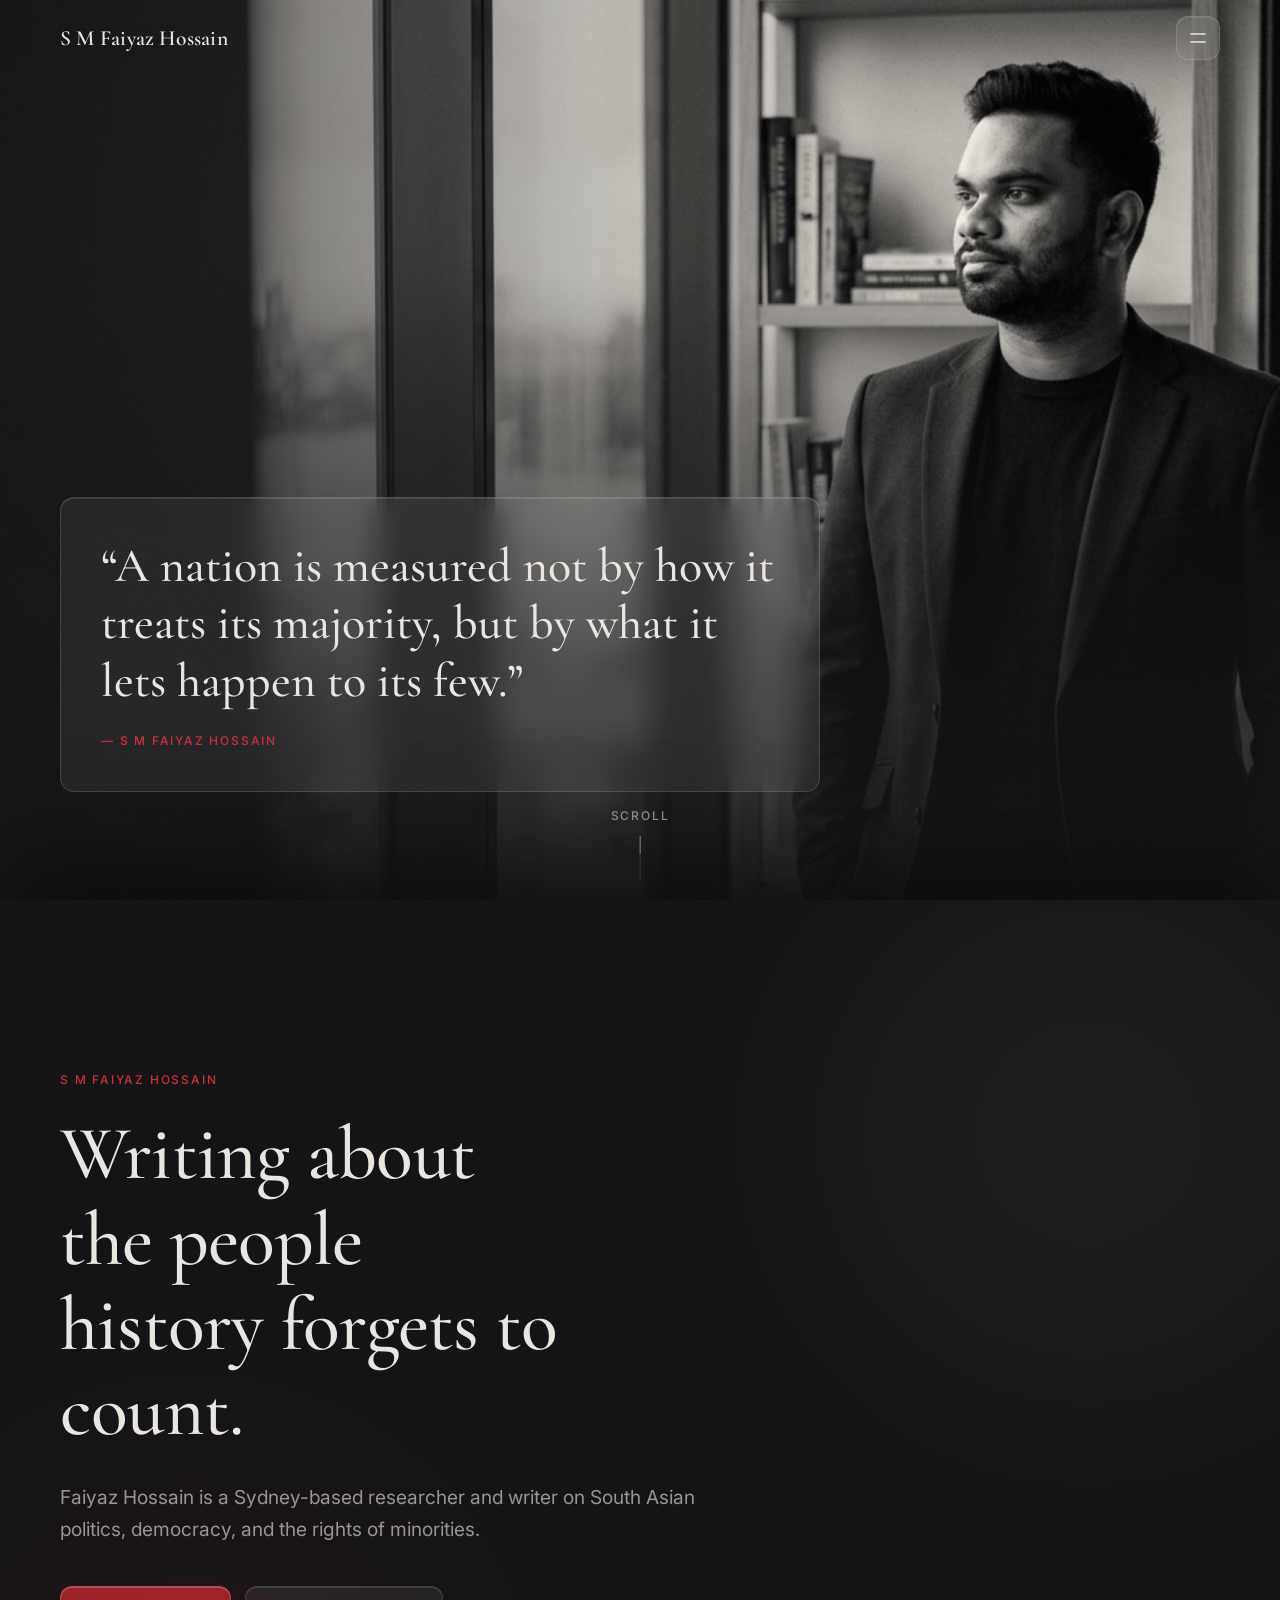
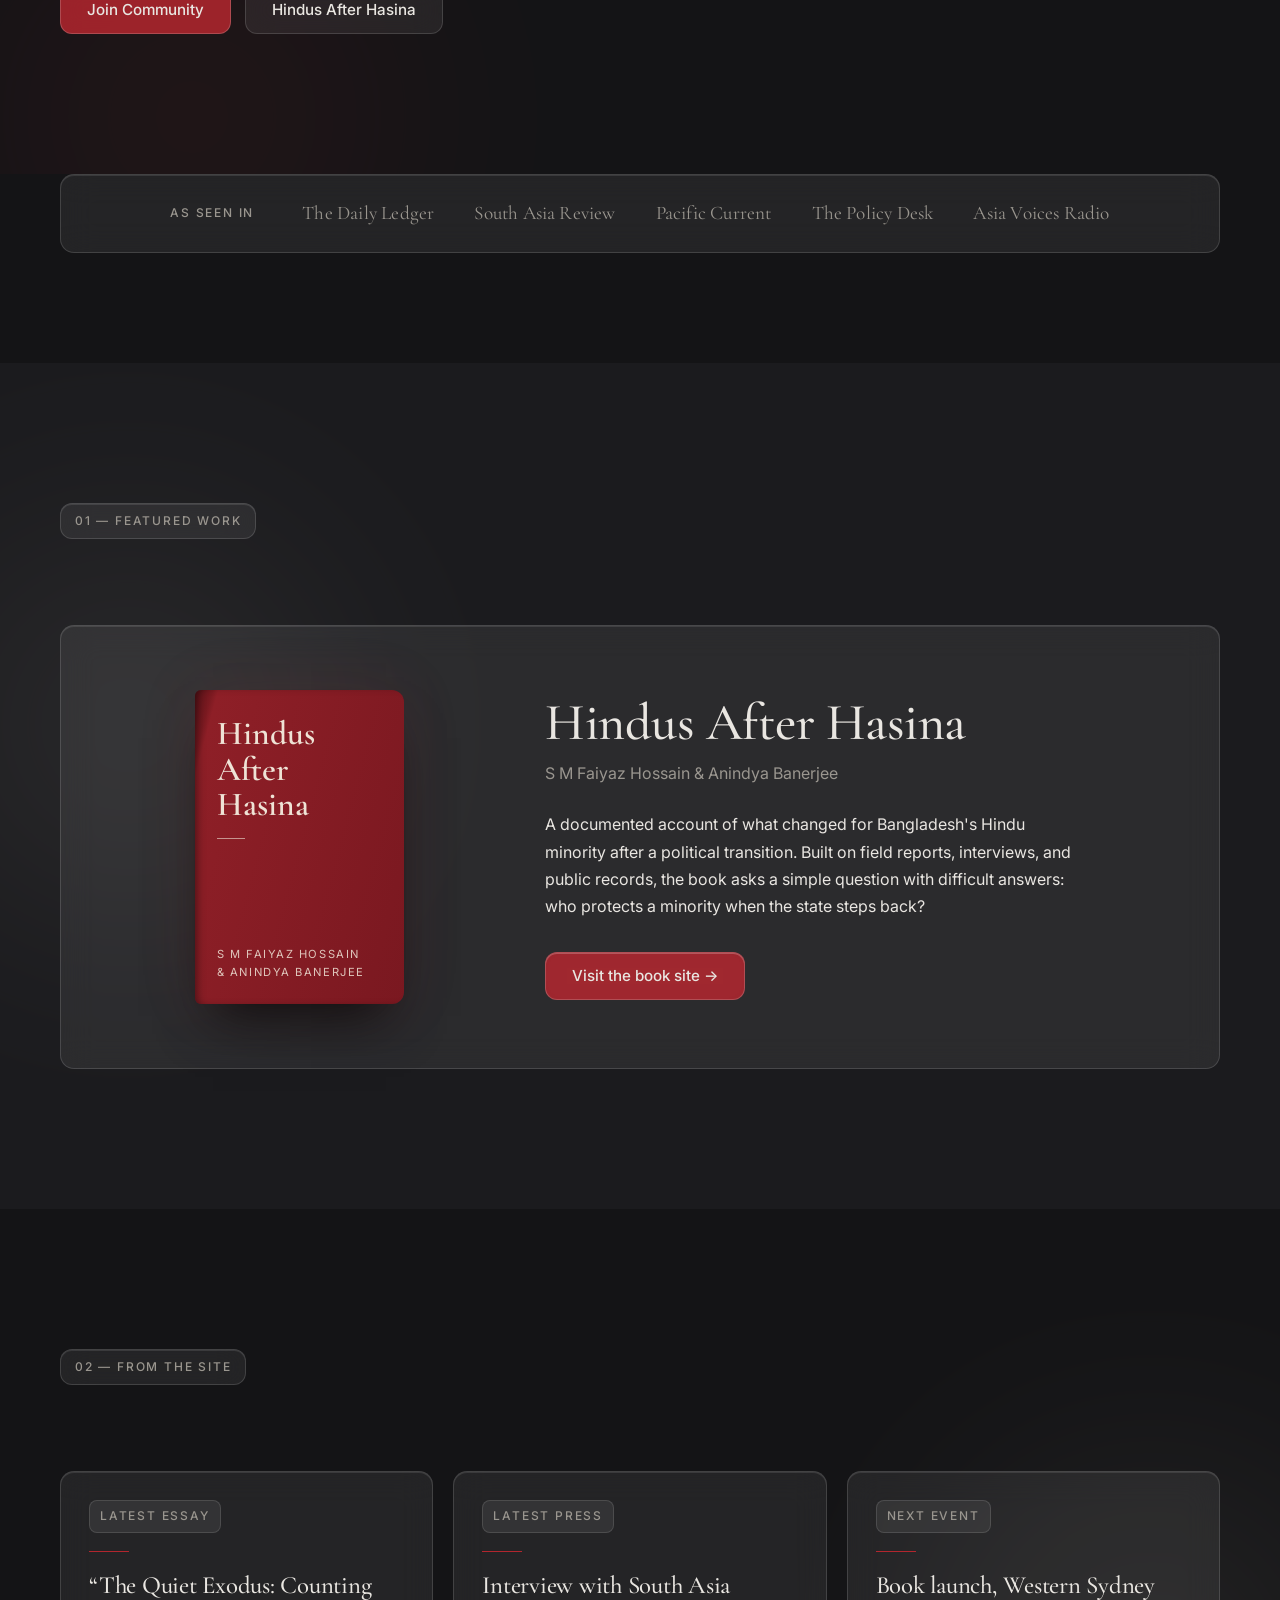
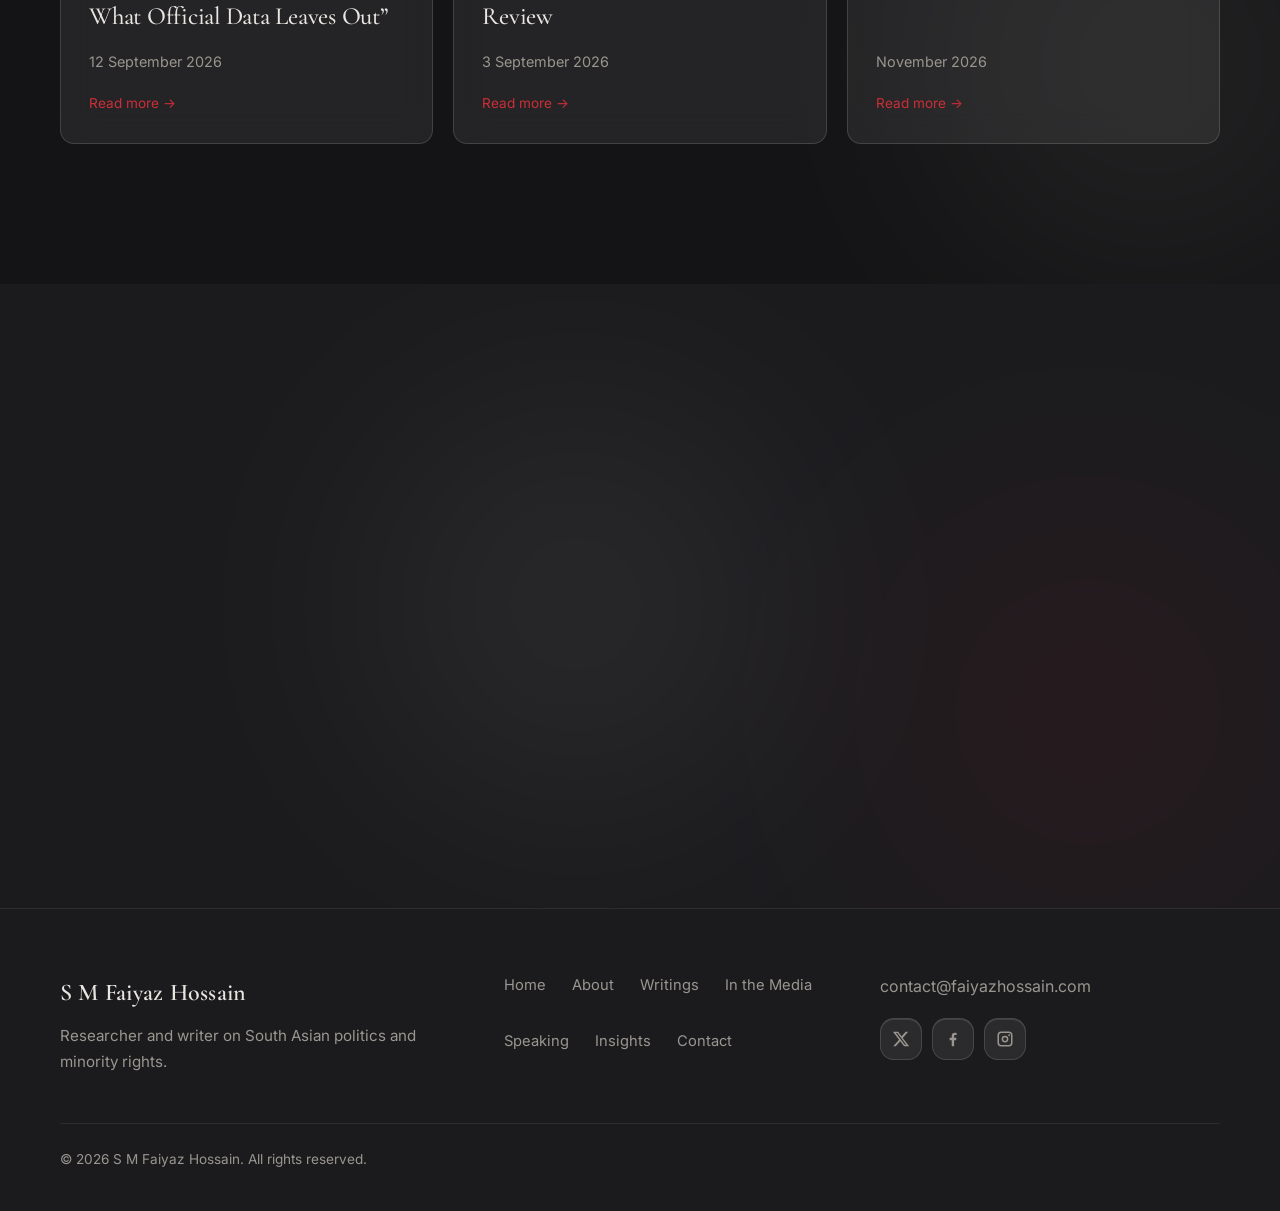
==== index.html @ 64162f51 "Add design system and Home page with full-screen intro (build step 1) Co-Authored-By: Claude Sonnet " ====
<!DOCTYPE html>
<html lang="en">
<head>
  <meta charset="utf-8">
  <meta name="viewport" content="width=device-width, initial-scale=1">
  <meta name="robots" content="noindex, nofollow">
  <title>S M Faiyaz Hossain — Researcher and writer on South Asian politics</title>
  <meta name="description" content="Researcher and writer on South Asian politics and minority rights.">
  <link rel="preconnect" href="https://fonts.googleapis.com">
  <link rel="preconnect" href="https://fonts.gstatic.com" crossorigin>
  <link href="https://fonts.googleapis.com/css2?family=Cormorant+Garamond:wght@500;600&family=Inter:wght@400;500&display=swap" rel="stylesheet">
  <link rel="stylesheet" href="css/style.css">
</head>
<body>
  <a class="skip-link" href="#main">Skip to content</a>

  <header class="site-header is-intro">
    <div class="site-header__inner">
      <a class="logo" href="index.html">S M Faiyaz Hossain</a>
      <nav class="nav" aria-label="Main">
        <a href="index.html" aria-current="page">Home</a>
        <a href="about.html">About</a>
        <a href="writings.html">Writings</a>
        <a href="media.html">In the Media</a>
        <a href="speaking.html">Speaking</a>
        <a href="insights.html">Insights</a>
        <a href="contact.html">Contact</a>
      </nav>
      <a class="btn btn--primary btn--sm site-header__cta" href="contact.html#community">Join Community</a>
      <button class="menu-btn glass" type="button" aria-expanded="false" aria-controls="menu-panel" aria-label="Open menu">
        <svg class="icon-open" viewBox="0 0 20 20" fill="none" stroke="currentColor" stroke-width="1.5" stroke-linecap="round" aria-hidden="true"><path d="M3 6h14M3 14h14"/></svg>
        <svg class="icon-close" viewBox="0 0 20 20" fill="none" stroke="currentColor" stroke-width="1.5" stroke-linecap="round" aria-hidden="true"><path d="M5 5l10 10M15 5L5 15"/></svg>
      </button>
    </div>
    <nav id="menu-panel" class="menu-panel glass" aria-label="Menu">
      <a href="index.html" aria-current="page">Home</a>
      <a href="about.html">About</a>
      <a href="writings.html">Writings</a>
      <a href="media.html">In the Media</a>
      <a href="speaking.html">Speaking</a>
      <a href="insights.html">Insights</a>
      <a href="contact.html">Contact</a>
      <a class="btn btn--primary" href="contact.html#community">Join Community</a>
    </nav>
  </header>

  <!-- 4.1 Intro screen -->
  <section class="intro" aria-label="Introduction">
    <div class="intro__media">
      <picture>
        <source media="(max-width: 700px)" srcset="assets/img/portrait-hero-mobile.jpg">
        <img class="photo" src="assets/img/portrait-hero.jpg" alt="Portrait of S M Faiyaz Hossain" fetchpriority="high">
      </picture>
    </div>
    <div class="intro__shade"></div>
    <div class="intro__content">
      <div class="container">
        <figure class="intro__quote glass">
          <!-- PLACEHOLDER -->
          <blockquote>“A nation is measured not by how it treats its majority, but by what it lets happen to its few.”</blockquote>
          <figcaption><cite class="eyebrow eyebrow--red">— S M Faiyaz Hossain</cite></figcaption>
        </figure>
      </div>
    </div>
    <div class="intro__scroll" aria-hidden="true">
      <span class="eyebrow">Scroll</span>
      <span class="line"></span>
    </div>
  </section>

  <div class="page-body">
    <main id="main">

      <!-- 1. Hero statement -->
      <section class="section hero glow-wrap">
        <span class="glow glow--warm glow--a"></span>
        <span class="glow glow--red glow--b"></span>
        <div class="container reveal">
          <!-- PLACEHOLDER -->
          <p class="eyebrow eyebrow--red" style="margin-bottom:22px">S M Faiyaz Hossain</p>
          <h1>Writing about the people history forgets to count.</h1>
          <p class="lead">Faiyaz Hossain is a Sydney-based researcher and writer on South Asian politics, democracy, and the rights of minorities.</p>
          <div class="hero__actions">
            <a class="btn btn--primary" href="contact.html#community">Join Community</a>
            <a class="btn btn--secondary" href="writings.html">Hindus After Hasina</a>
          </div>
        </div>
      </section>

      <!-- 2. Credibility strip -->
      <section class="strip" aria-label="As seen in">
        <div class="container reveal">
          <!-- PLACEHOLDER -->
          <div class="strip__bar glass">
            <span class="eyebrow strip__label">As seen in</span>
            <ul style="display:contents">
              <li>The Daily Ledger</li>
              <li>South Asia Review</li>
              <li>Pacific Current</li>
              <li>The Policy Desk</li>
              <li>Asia Voices Radio</li>
            </ul>
          </div>
        </div>
      </section>

      <!-- 3. Featured work -->
      <section class="section section--raised glow-wrap">
        <span class="glow glow--warm" style="top:5%;left:-15%"></span>
        <div class="container">
          <div class="section-head reveal">
            <span class="tag glass eyebrow">01 — Featured Work</span>
          </div>
          <div class="featured glass reveal">
            <!-- PLACEHOLDER: replace the CSS cover with the real book cover image -->
            <div class="book" role="img" aria-label="Book cover: Hindus After Hasina, by S M Faiyaz Hossain and Anindya Banerjee">
              <div>
                <div class="book__title">Hindus After Hasina</div>
                <hr class="book__rule">
              </div>
              <div class="book__authors">S M Faiyaz Hossain<br>&amp; Anindya Banerjee</div>
            </div>
            <div class="featured__text">
              <!-- PLACEHOLDER -->
              <h2>Hindus After Hasina</h2>
              <p class="featured__authors">S M Faiyaz Hossain &amp; Anindya Banerjee</p>
              <p class="body">A documented account of what changed for Bangladesh's Hindu minority after a political transition. Built on field reports, interviews, and public records, the book asks a simple question with difficult answers: who protects a minority when the state steps back?</p>
              <a class="btn btn--primary" href="writings.html">Visit the book site →</a>
            </div>
          </div>
        </div>
      </section>

      <!-- 4. Highlights -->
      <section class="section glow-wrap">
        <span class="glow glow--warm" style="top:20%;right:-15%"></span>
        <div class="container">
          <div class="section-head reveal">
            <span class="tag glass eyebrow">02 — From the Site</span>
          </div>
          <div class="cards">
            <!-- PLACEHOLDER -->
            <a class="card glass reveal" href="writings.html">
              <div class="card__meta"><span class="card__label eyebrow">Latest Essay</span></div>
              <hr class="rule">
              <h3>“The Quiet Exodus: Counting What Official Data Leaves Out”</h3>
              <p class="card__date">12 September 2026</p>
              <span class="card__more">Read more →</span>
            </a>
            <!-- PLACEHOLDER -->
            <a class="card glass reveal" href="media.html">
              <div class="card__meta"><span class="card__label eyebrow">Latest Press</span></div>
              <hr class="rule">
              <h3>Interview with South Asia Review</h3>
              <p class="card__date">3 September 2026</p>
              <span class="card__more">Read more →</span>
            </a>
            <!-- PLACEHOLDER -->
            <a class="card glass reveal" href="speaking.html">
              <div class="card__meta"><span class="card__label eyebrow">Next Event</span></div>
              <hr class="rule">
              <h3>Book launch, Western Sydney</h3>
              <p class="card__date">November 2026</p>
              <span class="card__more">Read more →</span>
            </a>
          </div>
        </div>
      </section>

      <!-- 5. Join the Community -->
      <section class="section section--raised glow-wrap" id="community">
        <span class="glow glow--warm" style="top:0;left:20%"></span>
        <span class="glow glow--red" style="bottom:-20%;right:-10%"></span>
        <div class="container">
          <div class="community glass glass--strong reveal">
            <!-- PLACEHOLDER -->
            <div>
              <h2>Join the Community</h2>
              <ul class="benefits">
                <li>Updates on new research and writing</li>
                <li>Direct access to Faiyaz</li>
                <li>Thoughtful discussion with other readers</li>
              </ul>
            </div>
            <div class="community__cta">
              <a class="btn btn--primary" href="contact.html#community">Join Community</a>
            </div>
          </div>
        </div>
      </section>

    </main>

    <!-- 6. Footer -->
    <footer class="site-footer">
      <div class="container">
        <div class="site-footer__top">
          <div>
            <a class="logo" href="index.html">S M Faiyaz Hossain</a>
            <p class="site-footer__tag">Researcher and writer on South Asian politics and minority rights.</p>
          </div>
          <nav class="footer-nav" aria-label="Footer">
            <a href="index.html">Home</a>
            <a href="about.html">About</a>
            <a href="writings.html">Writings</a>
            <a href="media.html">In the Media</a>
            <a href="speaking.html">Speaking</a>
            <a href="insights.html">Insights</a>
            <a href="contact.html">Contact</a>
          </nav>
          <div class="footer-contact">
            <a class="mail" href="mailto:contact@faiyazhossain.com">contact@faiyazhossain.com</a>
            <div class="social">
              <a class="glass" href="#" aria-label="X"><svg viewBox="0 0 24 24" aria-hidden="true"><path d="M18.244 2.25h3.308l-7.227 8.26 8.502 11.24H16.17l-5.214-6.817L4.99 21.75H1.68l7.73-8.835L1.254 2.25H8.08l4.713 6.231zm-1.161 17.52h1.833L7.084 4.126H5.117z"/></svg></a>
              <a class="glass" href="#" aria-label="Facebook"><svg viewBox="0 0 24 24" aria-hidden="true"><path d="M13.5 21.5v-8h2.7l.4-3.2h-3.1V8.3c0-.9.3-1.5 1.6-1.5h1.7V3.9c-.3 0-1.3-.1-2.4-.1-2.4 0-4.1 1.5-4.1 4.2v2.3H7.5v3.2h2.8v8h3.2z"/></svg></a>
              <a class="glass" href="#" aria-label="Instagram"><svg viewBox="0 0 24 24" aria-hidden="true"><path fill-rule="evenodd" d="M7 2h10a5 5 0 0 1 5 5v10a5 5 0 0 1-5 5H7a5 5 0 0 1-5-5V7a5 5 0 0 1 5-5zm0 2a3 3 0 0 0-3 3v10a3 3 0 0 0 3 3h10a3 3 0 0 0 3-3V7a3 3 0 0 0-3-3H7zm5 3.5a4.5 4.5 0 1 1 0 9 4.5 4.5 0 0 1 0-9zm0 2a2.5 2.5 0 1 0 0 5 2.5 2.5 0 0 0 0-5zm5.500-3.700a1.200 1.200 0 1 1 0 2.400 1.200 1.200 0 0 1 0-2.400z"/></svg></a>
            </div>
          </div>
        </div>
        <p class="site-footer__bottom">© 2026 S M Faiyaz Hossain. All rights reserved.</p>
      </div>
    </footer>
  </div>

  <script src="js/main.js"></script>
</body>
</html>
---- css/style.css ----
/* ==========================================================================
   S M Faiyaz Hossain — shared stylesheet
   1. Tokens  2. Base  3. Glass  4. Buttons  5. Type  6. Layout
   7. Header / nav  8. Intro  9. Home sections  10. Footer  11. Motion
   ========================================================================== */

/* 1. Tokens ---------------------------------------------------------------- */
:root {
  --bg: #141416;
  --bg-raised: #1b1b1e;
  --text: #e9e6e1;
  --text-muted: #9a968f;
  --red: #b3262e;
  --red-hover: #cc2f38;
  --line: rgba(255, 255, 255, 0.08);

  --font-serif: "Cormorant Garamond", Georgia, "Times New Roman", serif;
  --font-sans: "Inter", system-ui, -apple-system, "Segoe UI", sans-serif;

  --radius: 14px;
  --radius-sm: 12px;
  --gutter: clamp(20px, 5vw, 48px);
  --max: 1160px;
  --ease: cubic-bezier(0.22, 0.61, 0.36, 1);
}

/* 2. Base ------------------------------------------------------------------ */
*,
*::before,
*::after { box-sizing: border-box; }

html { scroll-behavior: smooth; -webkit-text-size-adjust: 100%; }

body {
  margin: 0;
  background: var(--bg);
  color: var(--text);
  font-family: var(--font-sans);
  font-size: 1rem;
  line-height: 1.7;
  -webkit-font-smoothing: antialiased;
  overflow-x: hidden;
}

/* Film grain overlay (inline SVG noise, ~3% opacity) */
body::before {
  content: "";
  position: fixed;
  inset: 0;
  z-index: 100;
  pointer-events: none;
  opacity: 0.03;
  background-image: url("data:image/svg+xml;utf8,<svg xmlns='http://www.w3.org/2000/svg' width='200' height='200'><filter id='n'><feTurbulence type='fractalNoise' baseFrequency='0.85' numOctaves='2' stitchTiles='stitch'/><feColorMatrix values='0 0 0 0 1  0 0 0 0 1  0 0 0 0 1  0 0 0 1 0'/></filter><rect width='100%' height='100%' filter='url(%23n)'/></svg>");
}

img { max-width: 100%; display: block; }
a { color: inherit; text-decoration: none; }
ul { list-style: none; margin: 0; padding: 0; }
h1, h2, h3, p, blockquote, figure { margin: 0; }

:focus-visible { outline: 2px solid var(--red-hover); outline-offset: 3px; border-radius: 4px; }

.skip-link {
  position: absolute; left: 12px; top: -60px; z-index: 200;
  padding: 10px 16px; background: var(--text); color: var(--bg);
  border-radius: var(--radius-sm); transition: top 0.2s;
}
.skip-link:focus { top: 12px; }

.sr-only {
  position: absolute; width: 1px; height: 1px; margin: -1px; padding: 0;
  overflow: hidden; clip: rect(0 0 0 0); white-space: nowrap; border: 0;
}

/* 3. Glass ----------------------------------------------------------------- */
.glass {
  background: rgba(255, 255, 255, 0.07);
  backdrop-filter: blur(16px) saturate(110%);
  -webkit-backdrop-filter: blur(16px) saturate(110%);
  border: 1px solid rgba(255, 255, 255, 0.14);
  box-shadow: inset 0 1px 0 rgba(255, 255, 255, 0.1);
  border-radius: var(--radius);
}
.glass--strong {
  background: rgba(255, 255, 255, 0.11);
  border: 1px solid rgba(255, 255, 255, 0.2);
}

/* Soft glow shapes that give the glass something to blur */
.glow-wrap { position: relative; isolation: isolate; overflow: clip; }
.glow {
  position: absolute; z-index: -1; pointer-events: none;
  width: min(60vw, 640px); aspect-ratio: 1;
  border-radius: 38%;
  filter: blur(90px);
  opacity: 0.16;
  background: radial-gradient(closest-side, #d8d2c8, transparent);
}
.glow--warm { opacity: 0.12; background: radial-gradient(closest-side, #a9a39a, transparent); }
.glow--red { opacity: 0.1; background: radial-gradient(closest-side, var(--red), transparent); }

/* 4. Buttons --------------------------------------------------------------- */
.btn {
  display: inline-flex; align-items: center; justify-content: center; gap: 8px;
  padding: 14px 26px;
  font: 500 0.95rem/1.2 var(--font-sans);
  color: var(--text);
  border-radius: var(--radius-sm);
  border: 1px solid transparent;
  cursor: pointer;
  transition: background-color 0.25s var(--ease), border-color 0.25s var(--ease),
    transform 0.25s var(--ease), box-shadow 0.25s var(--ease);
}
.btn--primary {
  background: rgba(179, 38, 46, 0.85);
  border-color: rgba(255, 255, 255, 0.18);
  backdrop-filter: blur(12px);
  -webkit-backdrop-filter: blur(12px);
  box-shadow: inset 0 1px 0 rgba(255, 255, 255, 0.22);
}
.btn--primary:hover {
  background: var(--red-hover);
  transform: translateY(-1px);
  box-shadow: inset 0 1px 0 rgba(255, 255, 255, 0.25), 0 8px 24px rgba(204, 47, 56, 0.3);
}
.btn--secondary {
  background: rgba(255, 255, 255, 0.07);
  border-color: rgba(255, 255, 255, 0.14);
  backdrop-filter: blur(16px) saturate(110%);
  -webkit-backdrop-filter: blur(16px) saturate(110%);
  box-shadow: inset 0 1px 0 rgba(255, 255, 255, 0.1);
}
.btn--secondary:hover { border-color: var(--red); }
.btn--sm { padding: 10px 18px; font-size: 0.875rem; }

/* 5. Typography ------------------------------------------------------------ */
h1, h2, h3, .serif { font-family: var(--font-serif); font-weight: 500; line-height: 1.12; letter-spacing: -0.01em; }
h1 { font-size: clamp(2.5rem, 6.5vw, 4.75rem); }
h2 { font-size: clamp(2rem, 4.5vw, 3.25rem); }
h3 { font-size: clamp(1.4rem, 2.4vw, 1.75rem); line-height: 1.25; }

.eyebrow {
  font-size: 0.75rem; font-weight: 500;
  text-transform: uppercase; letter-spacing: 0.15em;
  color: var(--text-muted);
}
.eyebrow--red { color: var(--red-hover); }

/* Small glass tag that sits above section headings */
.tag {
  display: inline-block;
  padding: 7px 14px;
  border-radius: var(--radius-sm);
  margin-bottom: 22px;
}
.lead { font-size: clamp(1.05rem, 1.6vw, 1.2rem); color: var(--text-muted); max-width: 56ch; }
.rule { width: 40px; height: 1px; background: var(--red); border: 0; margin: 0; }

/* 6. Layout ---------------------------------------------------------------- */
.container { width: 100%; max-width: calc(var(--max) + var(--gutter) * 2); margin: 0 auto; padding: 0 var(--gutter); }
.section { padding: clamp(72px, 11vw, 140px) 0; position: relative; }
.section--raised { background: var(--bg-raised); }

/* 7. Header / nav ---------------------------------------------------------- */
.site-header {
  position: fixed; top: 0; left: 0; right: 0; z-index: 50;
  transition: background-color 0.3s var(--ease), border-color 0.3s var(--ease),
    backdrop-filter 0.3s var(--ease), transform 0.4s var(--ease);
  border-bottom: 1px solid transparent;
}
.site-header__inner {
  display: flex; align-items: center; justify-content: space-between; gap: 24px;
  max-width: calc(var(--max) + var(--gutter) * 2); margin: 0 auto;
  padding: 16px var(--gutter);
}
.logo { font-family: var(--font-serif); font-size: 1.35rem; font-weight: 600; letter-spacing: 0.01em; white-space: nowrap; }

.nav { display: none; }
.nav a { font-size: 0.9rem; color: var(--text-muted); padding: 6px 2px; transition: color 0.2s; position: relative; }
.nav a:hover { color: var(--text); }
.nav a[aria-current="page"] { color: var(--text); }
.nav a[aria-current="page"]::after {
  content: ""; position: absolute; left: 0; right: 0; bottom: 0; height: 1px; background: var(--red);
}
.site-header__cta { display: none; }

.menu-btn {
  width: 44px; height: 44px; padding: 0; cursor: pointer;
  display: inline-flex; align-items: center; justify-content: center;
  color: var(--text);
  border-radius: var(--radius-sm);
}
.menu-btn svg { width: 20px; height: 20px; }
.menu-btn .icon-close { display: none; }
.menu-btn[aria-expanded="true"] .icon-open { display: none; }
.menu-btn[aria-expanded="true"] .icon-close { display: block; }

/* Mobile / intro menu panel */
.menu-panel {
  position: fixed; top: 68px; right: var(--gutter); left: var(--gutter); z-index: 49;
  max-width: 360px; margin-left: auto;
  padding: 12px;
  background: rgba(27, 27, 30, 0.82);
  opacity: 0; visibility: hidden; transform: translateY(-8px);
  transition: opacity 0.25s var(--ease), transform 0.25s var(--ease), visibility 0.25s;
}
.menu-panel.is-open { opacity: 1; visibility: visible; transform: none; }
.menu-panel a { display: block; padding: 12px 14px; border-radius: 10px; color: var(--text-muted); }
.menu-panel a:hover, .menu-panel a[aria-current="page"] { color: var(--text); background: rgba(255, 255, 255, 0.06); }
.menu-panel .btn { margin-top: 8px; width: 100%; color: var(--text); }

/* Scrolled state: glass bar */
.site-header.is-solid {
  background: rgba(20, 20, 22, 0.55);
  backdrop-filter: blur(16px) saturate(110%);
  -webkit-backdrop-filter: blur(16px) saturate(110%);
  border-bottom-color: rgba(255, 255, 255, 0.14);
  box-shadow: inset 0 -1px 0 rgba(255, 255, 255, 0.04);
}

/* Home intro mode: logo + menu icon only. Full nav appears after the intro. */
@media (min-width: 960px) {
  .nav { display: flex; gap: 26px; }
  .site-header__cta { display: inline-flex; }
  .menu-btn { display: none; }
  .site-header.is-intro .nav,
  .site-header.is-intro .site-header__cta { display: none; }
  .site-header.is-intro .menu-btn { display: inline-flex; }
  .site-header.is-intro .menu-panel { display: block; }
  .menu-panel { display: none; }
}

/* 8. Intro ----------------------------------------------------------------- */
.intro {
  position: fixed; inset: 0; z-index: 0;
  height: 100vh; height: 100svh;
  overflow: hidden;
  background: var(--bg);
  /* driven by js/main.js: --p is scroll progress 0 → 1 */
  --p: 0;
  opacity: calc(1 - var(--p) * 0.9);
  visibility: visible;
}
.intro.is-gone { visibility: hidden; }
.intro__media {
  position: absolute; inset: -8% 0;
  transform: translate3d(0, calc(var(--p) * 15%), 0) scale(calc(1 - var(--p) * 0.12));
  transform-origin: 50% 40%;
  will-change: transform;
}
.intro__media img, .intro__media .ph { width: 100%; height: 100%; object-fit: cover; object-position: 50% 20%; }
.intro__shade {
  position: absolute; inset: 0;
  background:
    linear-gradient(to top, rgba(20, 20, 22, 0.92) 0%, rgba(20, 20, 22, 0.55) 38%, rgba(20, 20, 22, 0) 70%),
    linear-gradient(to right, rgba(20, 20, 22, 0.8) 0%, rgba(20, 20, 22, 0.3) 45%, rgba(20, 20, 22, 0) 75%);
}
.intro__content {
  position: absolute; left: 0; right: 0; bottom: 0;
  padding-bottom: clamp(72px, 12vh, 120px);
}
.intro__quote {
  max-width: 760px;
  padding: clamp(22px, 3.5vw, 40px);
}
.intro__quote blockquote {
  font-family: var(--font-serif);
  font-size: clamp(1.6rem, 3.8vw, 3rem);
  line-height: 1.2; font-weight: 500;
}
.intro__quote cite {
  display: block; margin-top: 20px; font-style: normal;
}
.intro__scroll {
  position: absolute; left: 50%; bottom: 20px; transform: translateX(-50%);
  display: flex; flex-direction: column; align-items: center; gap: 10px;
}
.intro__scroll .line { width: 1px; height: 44px; background: rgba(255, 255, 255, 0.18); overflow: hidden; position: relative; }
.intro__scroll .line::after {
  content: ""; position: absolute; left: 0; top: 0; width: 100%; height: 40%;
  background: var(--text);
  animation: scroll-line 2.8s var(--ease) infinite;
}
@keyframes scroll-line { 0% { transform: translateY(-100%); } 70%, 100% { transform: translateY(260%); } }

/* Photos: grayscale with a slight warm tint */
.photo { filter: grayscale(1) sepia(0.14) contrast(1.02); }

/* Placeholder shown by js/main.js when an image file is missing */
.ph {
  display: flex; align-items: center; justify-content: center; text-align: center;
  background: #1f1f23; color: var(--text-muted);
  border-radius: var(--radius); font-size: 0.75rem; letter-spacing: 0.04em;
  padding: 12px; min-height: 120px;
}

/* Content rises over the fixed intro */
.page-body { position: relative; z-index: 2; background: var(--bg); margin-top: 100vh; margin-top: 100svh; box-shadow: 0 -40px 80px rgba(0, 0, 0, 0.5); }

/* 9. Home sections --------------------------------------------------------- */
.hero { padding-top: clamp(96px, 14vw, 170px); }
.hero h1 { max-width: 14ch; margin-bottom: 28px; }
.hero .lead { margin-bottom: 40px; }
.hero__actions { display: flex; flex-wrap: wrap; gap: 14px; }
.hero .glow--a { top: -10%; right: -10%; }
.hero .glow--b { bottom: -30%; left: -10%; }

/* Credibility strip */
.strip { padding: 0 0 clamp(64px, 9vw, 110px); }
.strip__bar {
  display: flex; flex-wrap: wrap; align-items: center; justify-content: center;
  gap: 14px 40px; padding: 22px 28px;
}
.strip__label { margin-right: 8px; }
.strip__bar li { font-family: var(--font-serif); font-size: 1.2rem; color: var(--text-muted); letter-spacing: 0.01em; }

/* Featured work */
.featured { display: grid; gap: 40px; padding: clamp(24px, 5vw, 64px); align-items: center; }
.book {
  width: min(240px, 60%); aspect-ratio: 2 / 3; margin: 0 auto;
  display: flex; flex-direction: column; justify-content: space-between;
  padding: 26px 22px 22px;
  border-radius: 6px 12px 12px 6px;
  background: linear-gradient(105deg, #5a1218 0%, #7c1a21 6%, #8e1f27 8%, #7a1820 100%);
  box-shadow: inset 6px 0 8px -4px rgba(0, 0, 0, 0.45), 0 30px 50px -18px rgba(0, 0, 0, 0.7), 0 0 60px rgba(179, 38, 46, 0.12);
  color: #efe3d6;
}
.book__title { font-family: var(--font-serif); font-size: clamp(1.7rem, 3vw, 2.1rem); line-height: 1.05; font-weight: 600; }
.book__rule { width: 28px; height: 1px; background: rgba(239, 227, 214, 0.6); margin: 16px 0 0; border: 0; }
.book__authors { font-size: 0.7rem; letter-spacing: 0.14em; text-transform: uppercase; line-height: 1.6; opacity: 0.85; }
.featured__text h2 { margin-bottom: 8px; }
.featured__authors { color: var(--text-muted); margin-bottom: 24px; }
.featured__text p.body { margin-bottom: 32px; max-width: 54ch; }
@media (min-width: 820px) { .featured { grid-template-columns: 0.8fr 1.4fr; gap: 72px; } }

/* Section headings */
.section-head { margin-bottom: clamp(36px, 6vw, 64px); }

/* Highlights */
.cards { display: grid; gap: 20px; }
.card { display: flex; flex-direction: column; gap: 18px; padding: 28px; transition: transform 0.3s var(--ease), border-color 0.3s var(--ease); }
.card:hover { transform: translateY(-3px); border-color: rgba(179, 38, 46, 0.7); }
.card__meta { display: flex; flex-wrap: wrap; gap: 8px; align-items: center; }
.card__label { padding: 5px 10px; border-radius: 8px; background: rgba(255, 255, 255, 0.07); border: 1px solid rgba(255, 255, 255, 0.12); }
.card h3 { font-size: 1.55rem; }
.card__date { color: var(--text-muted); font-size: 0.9rem; margin-top: auto; }
.card__more { font-size: 0.85rem; color: var(--red-hover); }
@media (min-width: 820px) { .cards { grid-template-columns: repeat(3, 1fr); } }

/* Community */
.community { padding: clamp(32px, 6vw, 80px); display: grid; gap: 36px; align-items: center; }
.community h2 { margin-bottom: 20px; }
.benefits { display: grid; gap: 14px; }
.benefits li { padding-left: 22px; position: relative; }
.benefits li::before { content: ""; position: absolute; left: 0; top: 0.8em; width: 10px; height: 1px; background: var(--red-hover); }
@media (min-width: 820px) { .community { grid-template-columns: 1.2fr 1fr; gap: 64px; } .community .btn { justify-self: start; } }
.community__cta { display: flex; flex-direction: column; gap: 24px; align-items: flex-start; }

/* 10. Footer --------------------------------------------------------------- */
.site-footer { background: var(--bg-raised); border-top: 1px solid var(--line); padding: 64px 0 40px; position: relative; z-index: 2; }
.site-footer__top { display: grid; gap: 36px; margin-bottom: 48px; }
.site-footer .logo { font-size: 1.5rem; }
.site-footer__tag { color: var(--text-muted); max-width: 36ch; margin-top: 10px; font-size: 0.95rem; }
.footer-nav { display: flex; flex-wrap: wrap; gap: 10px 26px; }
.footer-nav a { color: var(--text-muted); font-size: 0.92rem; transition: color 0.2s; }
.footer-nav a:hover { color: var(--text); }
.footer-contact { display: flex; flex-direction: column; gap: 18px; align-items: flex-start; }
.footer-contact a.mail { color: var(--text-muted); transition: color 0.2s; }
.footer-contact a.mail:hover { color: var(--text); }
.social { display: flex; gap: 10px; }
.social a {
  width: 42px; height: 42px; display: inline-flex; align-items: center; justify-content: center;
  color: var(--text-muted); transition: color 0.2s, border-color 0.2s;
}
.social a:hover { color: var(--text); border-color: var(--red); }
.social svg { width: 18px; height: 18px; fill: currentColor; }
.site-footer__bottom { border-top: 1px solid var(--line); padding-top: 24px; color: var(--text-muted); font-size: 0.85rem; }
@media (min-width: 820px) { .site-footer__top { grid-template-columns: 1.2fr 1fr 1fr; } }

/* 11. Motion --------------------------------------------------------------- */
.reveal { opacity: 0; transform: translateY(20px); transition: opacity 0.7s ease-out, transform 0.7s ease-out; }
.reveal.is-visible { opacity: 1; transform: none; }

@media (prefers-reduced-motion: reduce) {
  html { scroll-behavior: auto; }
  *, *::before, *::after { animation: none !important; transition: none !important; }
  .reveal { opacity: 1; transform: none; }
  .intro__media { transform: none; }
  .intro { opacity: 1; }
}
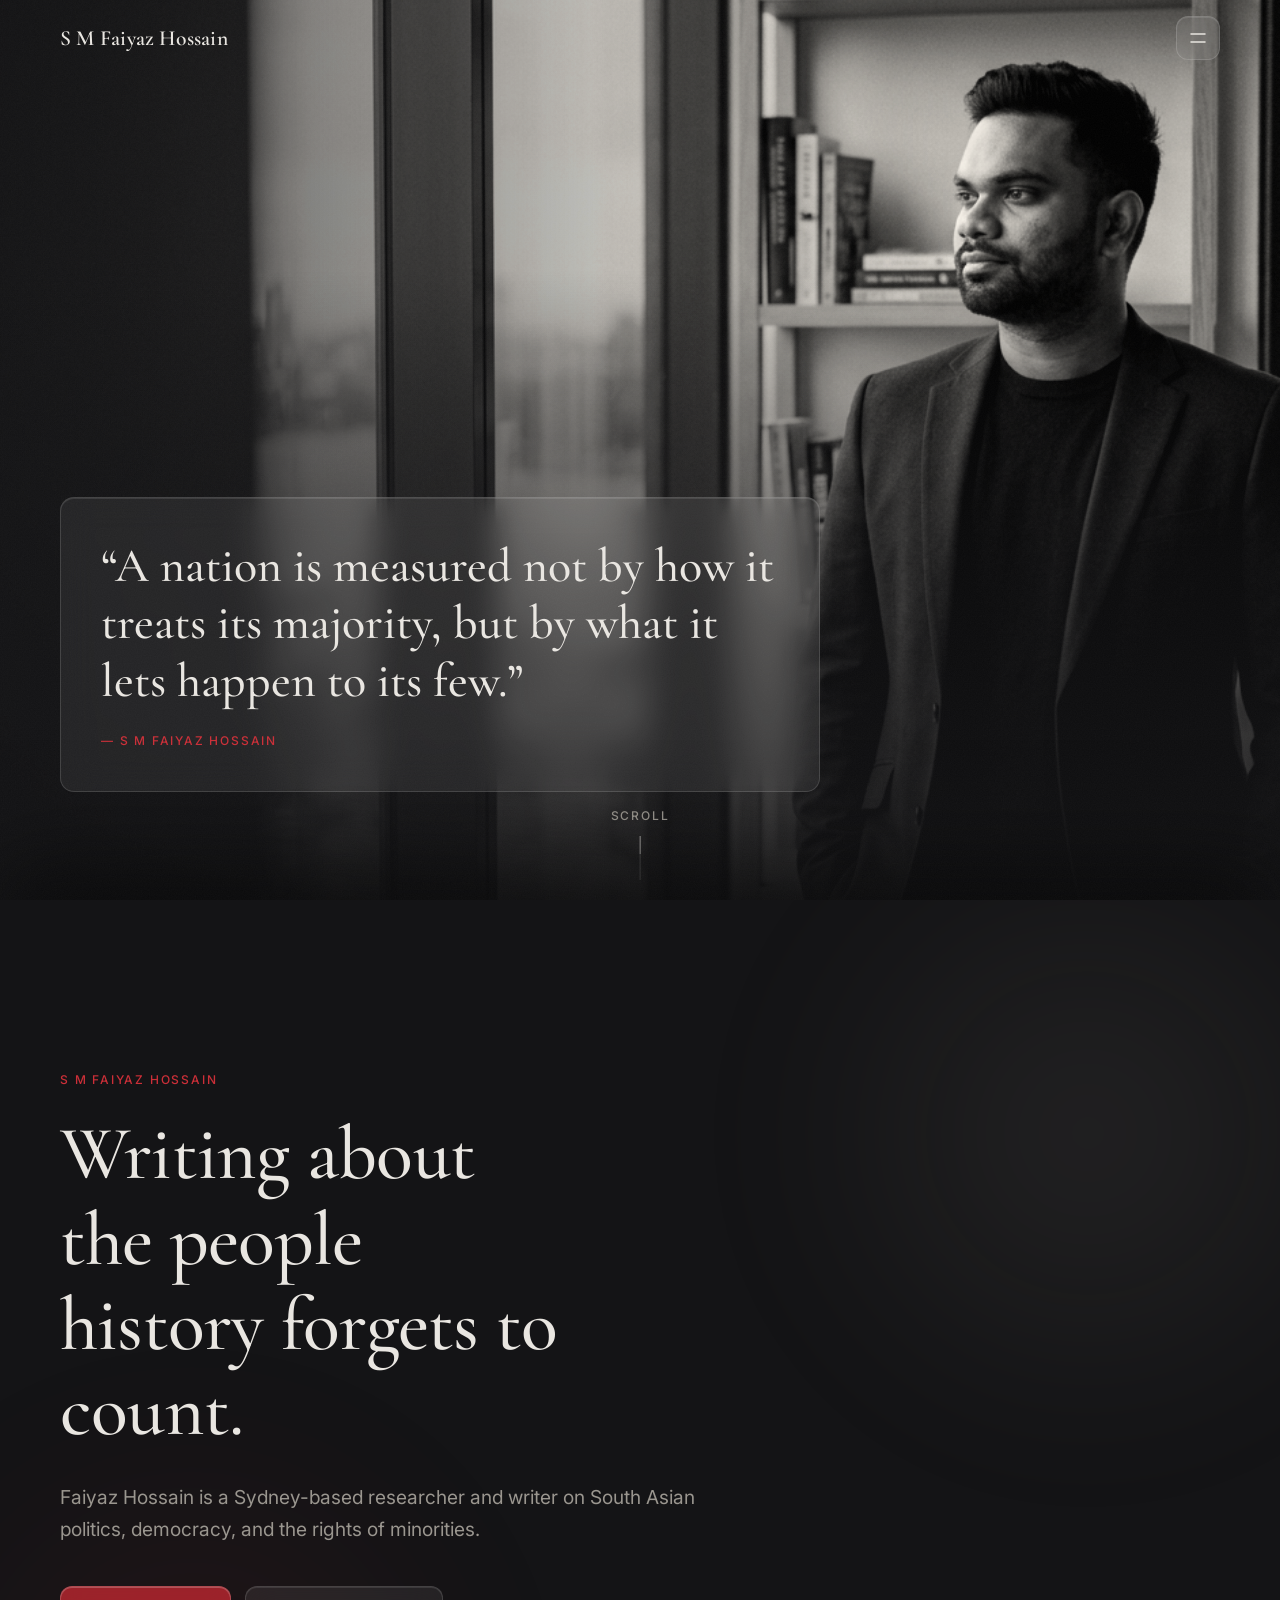
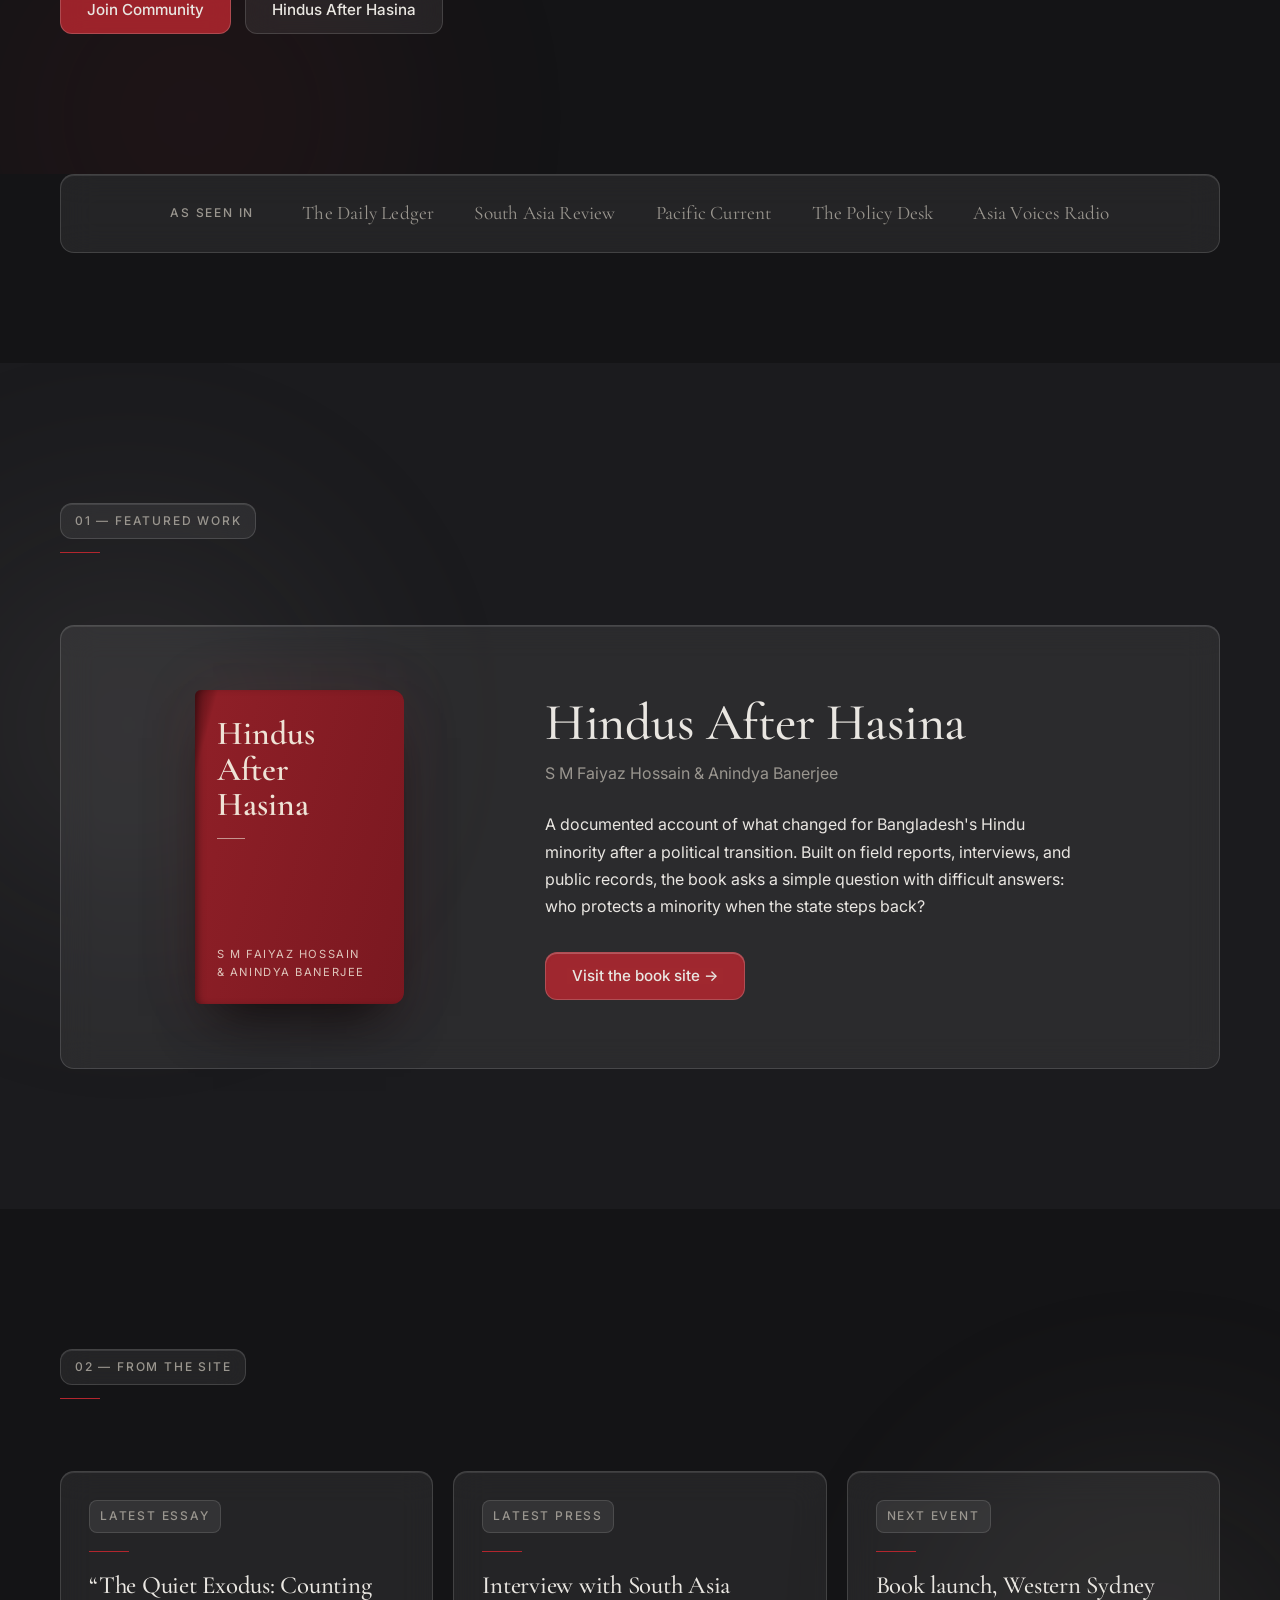
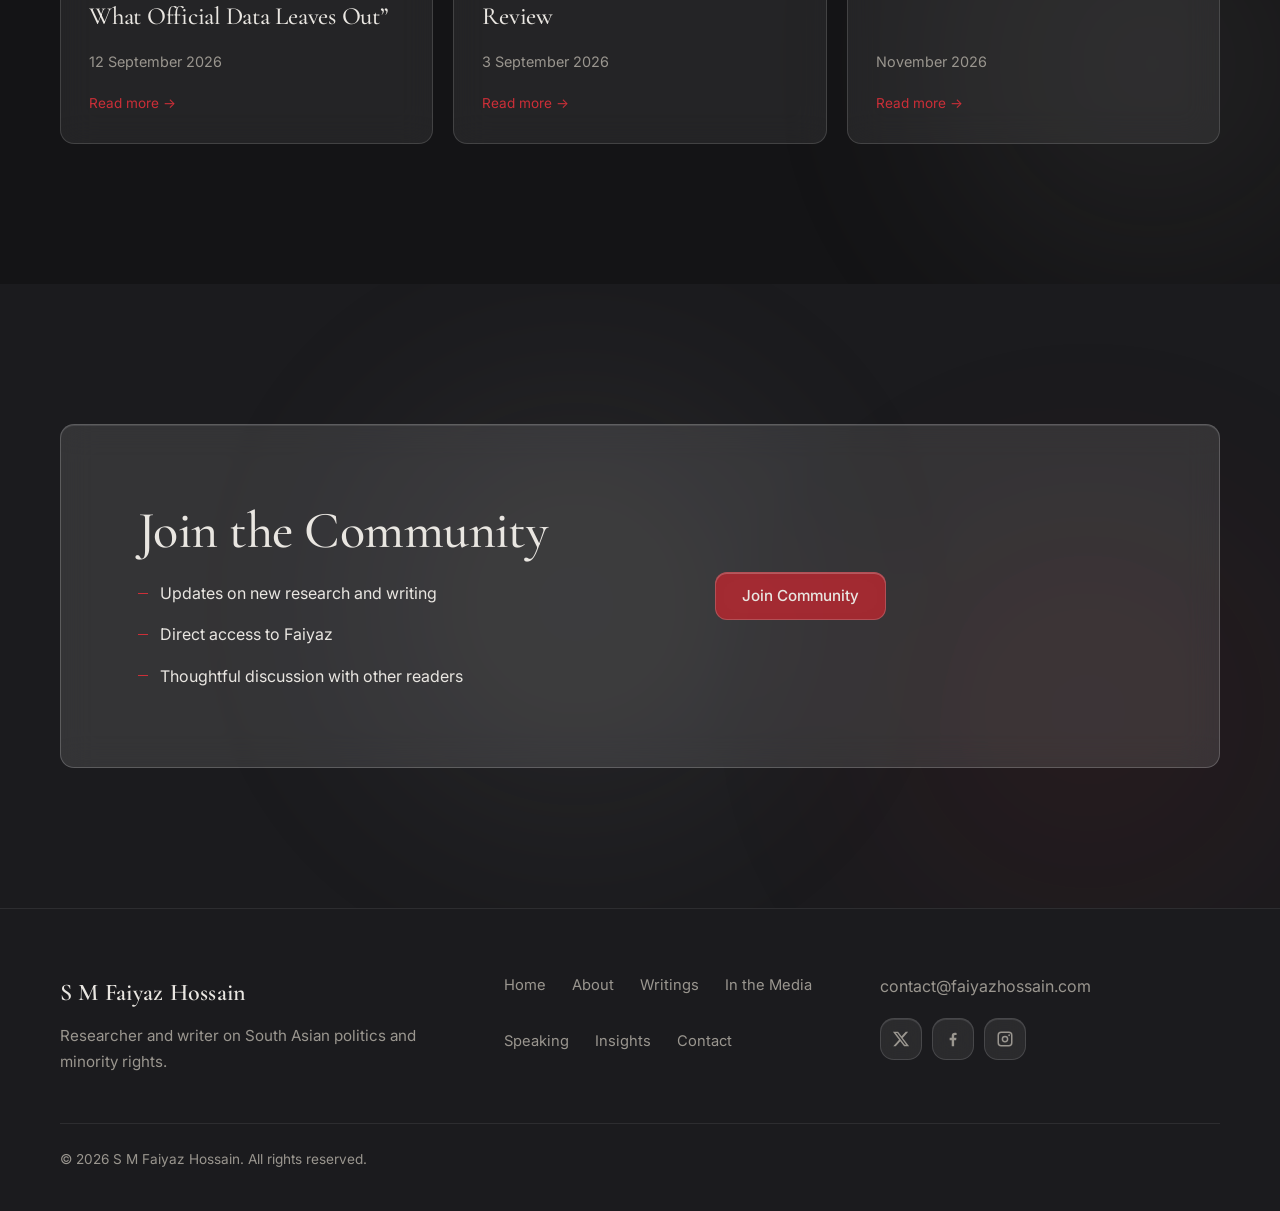
==== commit e8c3ec47: "Add refined motion: staggered entrances, line-by-line intro quote, accent line draw, glow drift, cur" ====
--- a/index.html
+++ b/index.html
@@ -9,6 +9,7 @@
   <link rel="preconnect" href="https://fonts.googleapis.com">
   <link rel="preconnect" href="https://fonts.gstatic.com" crossorigin>
   <link href="https://fonts.googleapis.com/css2?family=Cormorant+Garamond:wght@500;600&family=Inter:wght@400;500&display=swap" rel="stylesheet">
+  <script>document.documentElement.classList.add("js")</script>
   <link rel="stylesheet" href="css/style.css">
 </head>
 <body>
@@ -55,7 +56,7 @@
     <div class="intro__shade"></div>
     <div class="intro__content">
       <div class="container">
-        <figure class="intro__quote glass">
+        <figure class="intro__quote glass" id="intro-quote">
           <!-- PLACEHOLDER -->
           <blockquote>“A nation is measured not by how it treats its majority, but by what it lets happen to its few.”</blockquote>
           <figcaption><cite class="eyebrow eyebrow--red">— S M Faiyaz Hossain</cite></figcaption>
@@ -93,12 +94,12 @@
           <!-- PLACEHOLDER -->
           <div class="strip__bar glass">
             <span class="eyebrow strip__label">As seen in</span>
-            <ul style="display:contents">
-              <li>The Daily Ledger</li>
-              <li>South Asia Review</li>
-              <li>Pacific Current</li>
-              <li>The Policy Desk</li>
-              <li>Asia Voices Radio</li>
+            <ul style="display:contents" data-stagger>
+              <li class="reveal">The Daily Ledger</li>
+              <li class="reveal">South Asia Review</li>
+              <li class="reveal">Pacific Current</li>
+              <li class="reveal">The Policy Desk</li>
+              <li class="reveal">Asia Voices Radio</li>
             </ul>
           </div>
         </div>
@@ -138,7 +139,7 @@
           <div class="section-head reveal">
             <span class="tag glass eyebrow">02 — From the Site</span>
           </div>
-          <div class="cards">
+          <div class="cards" data-stagger>
             <!-- PLACEHOLDER -->
             <a class="card glass reveal" href="writings.html">
               <div class="card__meta"><span class="card__label eyebrow">Latest Essay</span></div>
--- a/css/style.css
+++ b/css/style.css
@@ -381,10 +381,54 @@
 .reveal { opacity: 0; transform: translateY(20px); transition: opacity 0.7s ease-out, transform 0.7s ease-out; }
 .reveal.is-visible { opacity: 1; transform: none; }
 
+/* Stagger: delays are set per element by js/main.js and cleared once shown */
+
+/* Intro quote: line-by-line reveal (lines are built by js/main.js) */
+@media (prefers-reduced-motion: no-preference) {
+  .js .intro__quote:not(.is-ready) blockquote,
+  .js .intro__quote:not(.is-ready) cite { opacity: 0; }
+}
+.qline { display: block; opacity: 0; transform: translateY(14px); transition: opacity 0.7s ease-out, transform 0.7s ease-out; }
+.is-in .qline { opacity: 1; transform: none; }
+
+/* Section label accent line: draws left to right on entry */
+.section-head { position: relative; }
+.section-head::after {
+  content: ""; position: absolute; left: 0; bottom: 8px;
+  width: 40px; height: 1px; background: var(--red);
+  transform: scaleX(0); transform-origin: left center;
+  transition: transform 0.8s var(--ease) 0.3s;
+}
+.section-head.is-visible::after { transform: scaleX(1); }
+
+/* Background glows drift very slowly (CSS only) */
+@keyframes drift-a { from { transform: translate3d(0, 0, 0) scale(1); } to { transform: translate3d(36px, 26px, 0) scale(1.06); } }
+@keyframes drift-b { from { transform: translate3d(0, 0, 0) scale(1.04); } to { transform: translate3d(-30px, 34px, 0) scale(0.97); } }
+.glow { animation: drift-a 26s ease-in-out infinite alternate; will-change: transform; }
+.glow--warm { animation-name: drift-b; animation-duration: 29s; }
+.glow--red { animation-name: drift-a; animation-duration: 23s; animation-direction: alternate-reverse; }
+
+/* Primary buttons: soft red glow follows the cursor (fine pointers only) */
+@media (hover: hover) and (pointer: fine) {
+  .btn--primary { position: relative; isolation: isolate; overflow: hidden; }
+  .btn--primary::before {
+    content: ""; position: absolute; inset: 0; z-index: -1; pointer-events: none;
+    background: radial-gradient(110px circle at var(--mx, 50%) var(--my, 50%), rgba(236, 84, 92, 0.55), transparent 70%);
+    opacity: 0; transition: opacity 0.3s var(--ease);
+  }
+  .btn--primary:hover::before { opacity: 1; }
+}
+
+/* Page transition: 300ms fade in on load, fade out on internal navigation */
+@keyframes page-in { from { opacity: 0; } to { opacity: 1; } }
+body { animation: page-in 0.3s ease-out; }
+html.is-leaving body { opacity: 0; transition: opacity 0.3s ease-in; }
+
 @media (prefers-reduced-motion: reduce) {
   html { scroll-behavior: auto; }
   *, *::before, *::after { animation: none !important; transition: none !important; }
-  .reveal { opacity: 1; transform: none; }
+  .reveal, .qline { opacity: 1; transform: none; }
+  .section-head::after { transform: none; }
   .intro__media { transform: none; }
   .intro { opacity: 1; }
 }
